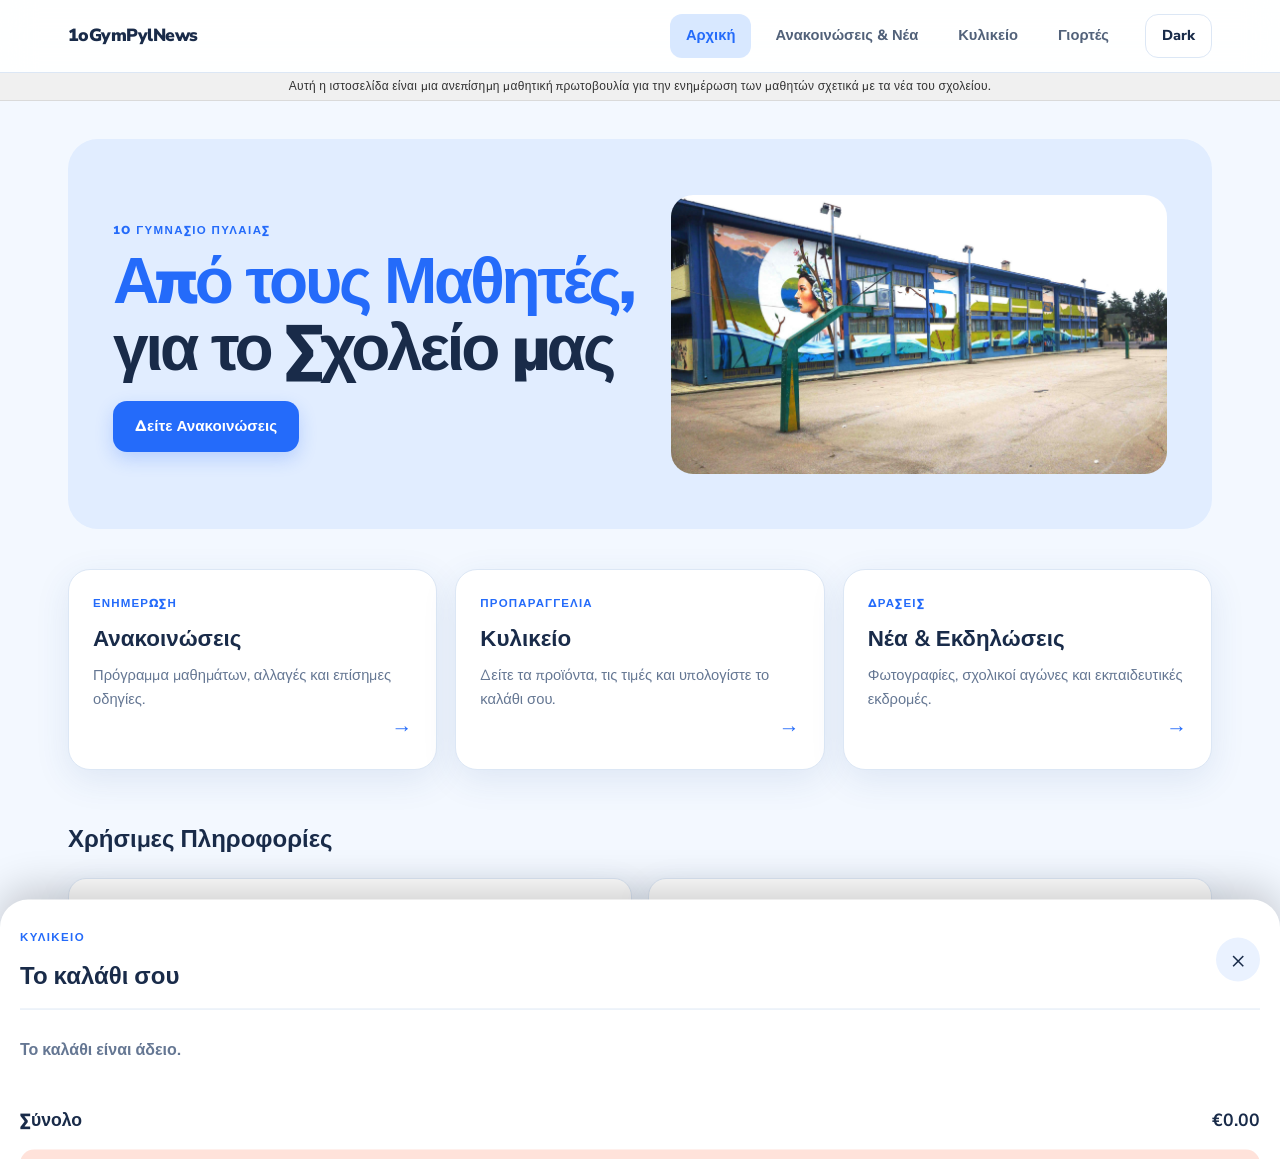
==== index.html @ 5b16b250 "website 20/09/2026" ====
<!DOCTYPE html>
<html lang="el">
<head>
    <meta charset="UTF-8">
    <meta name="viewport" content="width=device-width, initial-scale=1.0">

    <title>1oGymPylNews</title>
    <meta name="description" content="1oGymPylNews">

    <link rel="icon" type="image/png" href="favicon.png">

    <meta property="og:type" content="website">
    <meta property="og:site_name" content="1oGymPylNews">
    <meta property="og:title" content="1oGymPylNews">
    <meta property="og:description" content="Μαθητική ενημέρωση για τα νέα, τις ανακοινώσεις και τη ζωή του σχολείου.">
    <meta property="og:image" content="https://YOUR-USERNAME.github.io/YOUR-REPOSITORY/websrc/share-banner.png">
    <meta property="og:url" content="https://YOUR-USERNAME.github.io/YOUR-REPOSITORY/">

    <link rel="stylesheet" href="css/style.css">
</head>

<body>

    <header class="site-header">

        <div class="header-content">

            <a href="#home" class="site-brand">
                <div class="site-name">1oGymPylNews</div>
            </a>

            <nav id="mainNav" class="main-nav">

                <a href="#home" data-page="home">
                    Αρχική
                </a>

                <a href="#announcements" data-page="announcements">
                    Ανακοινώσεις & Νέα
                </a>

                <a href="#canteen" data-page="canteen">
                    Κυλικείο
                </a>

                <a href="#news" data-page="news">
                   Γιορτές
                </a>

            </nav>

            <div class="header-actions">

                <button
                    id="themeToggle"
                    class="theme-button"
                    type="button">
                    Dark
                </button>

                <button
                    id="menuToggle"
                    class="menu-button"
                    type="button"
                    aria-label="Άνοιγμα μενού"
                    aria-expanded="false">
                    Menu
                </button>

            </div>

        </div>

    </header>

    <div class="announcement-bar">
        <span>Αυτή η ιστοσελίδα είναι μια ανεπίσημη μαθητική πρωτοβουλία για την ενημέρωση των μαθητών σχετικά με τα νέα του σχολείου.</span>
    </div>


    <main id="pageContent" class="page-content">
        <!-- Page content is loaded here -->
    </main>


    <footer class="site-footer">

        <strong>1oGymnPylNews</strong>

        <div class="footer-small">
            1ο Γυμνάσιο Πυλαίας
        </div>

    </footer>


    <div
        id="mobileCartBar"
        class="mobile-cart-bar"
        aria-hidden="true">

        <div>
            <span id="mobileCartCount">0 προϊόντα</span>
        </div>

        <strong id="mobileCartTotal">
            €0.00
        </strong>

        <button
            id="mobileCartOpen"
            type="button">
            Καλάθι
        </button>

    </div>


    <div
        id="mobileCartOverlay"
        class="mobile-cart-overlay">
    </div>


    <section
        id="mobileCartSheet"
        class="mobile-cart-sheet"
        aria-hidden="true">

        <div class="cart-sheet-header">

            <div>
                <div class="small-label">
                    ΚΥΛΙΚΕΙΟ
                </div>

                <h2>
                    Το καλάθι σου
                </h2>
            </div>

            <button
                id="mobileCartClose"
                class="close-button"
                type="button"
                aria-label="Κλείσιμο">
                ×
            </button>

        </div>

        <div
            id="mobileCartItems"
            class="cart-items">
        </div>

        <div class="cart-sheet-footer">

            <div class="cart-total-row">

                <span>
                    Σύνολο
                </span>

                <strong id="mobileSheetTotal">
                    €0.00
                </strong>

            </div>

            <button
                id="mobileClearCart"
                class="clear-cart-button"
                type="button">
                Άδειασμα καλαθιού
            </button>

        </div>

    </section>


    <script src="js/app.js"></script>

</body>
</html>
---- css/style.css ----
@import url('https://fonts.googleapis.com/css2?family=Nunito+Sans:wght@400;500;600;700;800;900&display=swap');

/* =========================
   COLORS & GLOBAL
========================= */

:root {
    --bg: #f3f8ff;
    --surface: #ffffff;
    --surface-soft: #eaf2ff;

    --text: #192b49;
    --muted: #657793;

    --blue: #246bfa;
    --blue-dark: #1555dc;
    --blue-light: #d8e8ff;

    --yellow: #ffdf70;
    --coral: #ffad98;
    --mint: #bcefd9;
    --purple: #e5d9ff;

    --line: #dce7f5;
    --shadow: 0 10px 35px rgba(37, 83, 145, 0.10);

    --radius: 22px;
}

* {
    box-sizing: border-box;
    -webkit-tap-highlight-color: transparent; /* Remove grey box on mobile taps */
}

html {
    scroll-behavior: smooth;
}

body {
    margin: 0;
    background: var(--bg);
    color: var(--text);
    font-family: "Nunito Sans", Arial, sans-serif;
    font-size: 16px;
    line-height: 1.6;
    transition: background 0.2s, color 0.2s;
    overflow-x: hidden;
}

a {
    color: inherit;
    text-decoration: none;
}

button {
    font: inherit;
    cursor: pointer;
    user-select: none;
}

img {
    max-width: 100%;
}

/* Prevent body scroll when mobile cart or menu is open */
body.cart-open {
    overflow: hidden;
}

/* =========================
   HEADER & NAVIGATION
========================= */

.site-header {
    position: sticky;
    top: 0;
    z-index: 50;

    background: rgba(255, 255, 255, 0.92);
    backdrop-filter: blur(16px);
    -webkit-backdrop-filter: blur(16px);

    border-bottom: 1px solid var(--line);
}

.header-content {
    max-width: 1200px;
    margin: auto;
    padding: 14px 28px;

    display: flex;
    align-items: center;
    gap: 20px;
}

.site-brand {
    display: flex;
    flex-direction: column;
    line-height: 1.2;
    white-space: nowrap;
}

.site-name {
    font-size: 1.1rem;
    font-weight: 900;
    letter-spacing: -0.03em;
}

.site-subtitle {
    font-size: 0.76rem;
    color: var(--muted);
    margin-top: 2px;
    font-weight: 700;
}

.main-nav {
    display: flex;
    align-items: center;
    gap: 8px;
    margin-left: auto;
}

.main-nav a {
    padding: 10px 16px;
    border-radius: 12px;

    font-weight: 800;
    font-size: 0.92rem;

    color: #52627a;
    transition: background 0.2s, color 0.2s;
}

.main-nav a:hover,
.main-nav a.active {
    background: var(--blue-light);
    color: var(--blue);
}

.header-actions {
    display: flex;
    gap: 10px;
    align-items: center;
}

.theme-button,
.menu-button {
    min-height: 44px; /* Optimal mobile touch target */
    padding: 9px 16px;

    border: 1px solid var(--line);
    border-radius: 13px;

    background: var(--surface);
    color: var(--text);

    font-weight: 800;
    font-size: 0.9rem;

    transition: 0.2s;
    display: inline-flex;
    align-items: center;
    justify-content: center;
}

.theme-button:hover,
.menu-button:hover {
    background: var(--blue-light);
    color: var(--blue);
    border-color: var(--blue-light);
}

.theme-button:active,
.menu-button:active {
    transform: scale(0.96);
}

.menu-button {
    display: none;
}

/* =========================
   PAGE LAYOUT
========================= */

.page-content {
    min-height: 65vh;
}

.page-section {
    max-width: 1200px;
    margin: auto;
    padding: 38px 28px 76px;
}

.loading-state {
    max-width: 1200px;
    margin: auto;
    padding: 60px 28px;
    color: var(--muted);
}

/* =========================
   TEXT & HEADINGS
========================= */

.small-label,
.eyebrow {
    display: inline-block;
    color: var(--blue);

    font-size: 0.72rem;
    font-weight: 900;
    letter-spacing: 0.12em;
    text-transform: uppercase;

    margin-bottom: 10px;
}

h1, h2, h3, p {
    margin-top: 0;
}

.section-heading {
    display: flex;
    align-items: flex-end;
    justify-content: space-between;
    margin-bottom: 22px;
}

.section-heading h2,
.feature-copy h2 {
    font-size: 2rem;
    line-height: 1.1;
    letter-spacing: -0.045em;
    margin: 0;
    font-weight: 900;
}

/* =========================
   BUTTONS
========================= */

.primary-button,
.secondary-button {
    display: inline-flex;
    align-items: center;
    justify-content: center;
    gap: 10px;

    min-height: 48px;
    padding: 13px 22px;

    border: 0;
    border-radius: 14px;

    font-weight: 900;
    font-size: 0.95rem;
    transition: background 0.2s, transform 0.15s;
}

.primary-button {
    background: var(--blue);
    color: white;
    box-shadow: 0 7px 18px rgba(36, 107, 250, 0.22);
}

.primary-button:hover {
    background: var(--blue-dark);
}

.primary-button:active,
.secondary-button:active {
    transform: scale(0.97);
}

.secondary-button {
    background: var(--blue-light);
    color: var(--blue);
}

.secondary-button:hover {
    background: #c7dcff;
}

.clear-cart-button {
    width: 100%;
    min-height: 48px;
    padding: 12px 18px;
    margin-top: 16px;

    border: 0;
    border-radius: 14px;

    background: #ffe2da;
    color: #a8442f;

    font-weight: 900;
    font-size: 0.9rem;

    transition: background 0.2s, transform 0.15s;
}

.clear-cart-button:hover {
    background: #ffd3c7;
}

.clear-cart-button:active {
    transform: scale(0.98);
}

/* =========================
   IMAGE FRAMES
========================= */

.image-frame {
    position: relative;
    overflow: hidden;
    border-radius: 22px;
    background: linear-gradient(135deg, #c6e1ff, #ffe9a7);
}

.image-frame img {
    display: block;
    width: 100%;
    height: 100%;
    object-fit: cover;
}

.image-caption {
    position: absolute;
    bottom: 12px;
    left: 12px;
    padding: 7px 12px;
    background: rgba(255, 255, 255, 0.94);
    color: #192b49;
    border-radius: 10px;
    font-size: 0.78rem;
    font-weight: 900;
}

/* =========================
   HOMEPAGE
========================= */

.welcome-card {
    position: relative;
    overflow: hidden;

    display: grid;
    grid-template-columns: 1.03fr 0.97fr;
    align-items: center;
    gap: 32px;

    min-height: 390px;
    padding: 45px;

    background: #e1edff;
    border-radius: 30px;

    margin-bottom: 40px;
}

.welcome-copy {
    position: relative;
    z-index: 2;
}

.welcome-card h1 {
    font-size: clamp(2.2rem, 5vw, 4.2rem);
    line-height: 1.05;
    letter-spacing: -0.05em;
    margin: 0 0 18px;
    font-weight: 900;
}

.welcome-card h1 span {
    color: var(--blue);
}

.welcome-card p {
    color: #536782;
    max-width: 500px;
    font-size: 1.05rem;
    margin-bottom: 25px;
}

.home-grid {
    display: grid;
    grid-template-columns: repeat(3, 1fr);
    gap: 18px;
}

.home-card {
    position: relative;
    display: flex;
    flex-direction: column;
    justify-content: space-between;

    min-height: 200px;
    padding: 24px;

    border-radius: 22px;
    background: var(--surface);
    border: 1px solid var(--line);

    box-shadow: var(--shadow);
    transition: transform 0.2s, box-shadow 0.2s;
}

.home-card-label {
    font-size: 0.72rem;
    font-weight: 900;
    letter-spacing: 0.1em;
    color: var(--blue);
    margin-bottom: 8px;
}

.home-card h2 {
    font-size: 1.4rem;
    margin: 0 0 8px;
}

.home-card p {
    color: var(--muted);
    font-size: 0.92rem;
    margin: 0;
}

.card-arrow {
    align-self: flex-end;
    font-weight: 900;
    color: var(--blue);
    font-size: 1.3rem;
}

/* =========================
   INFO LIST
========================= */

.information-heading {
    margin-top: 50px;
}

.info-list {
    display: grid;
    grid-template-columns: repeat(2, 1fr);
    gap: 16px;
}

.info-card {
    padding: 20px;
    background: var(--surface);
    border: 1px solid var(--line);
    border-radius: 18px;
    box-shadow: var(--shadow);
}

.info-card strong {
    display: block;
    font-size: 1.05rem;
    margin-bottom: 4px;
}

.info-card span {
    color: var(--muted);
    font-size: 0.88rem;
}

/* =========================
   ANNOUNCEMENTS & NEWS
========================= */

.announcement-list,
.news-list {
    display: grid;
    gap: 16px;
}

.announcement-card,
.news-card {
    display: grid;
    grid-template-columns: 110px 1fr;
    gap: 22px;

    padding: 24px;
    background: var(--surface);

    border: 1px solid var(--line);
    border-radius: 20px;
    box-shadow: var(--shadow);
}

.announcement-date {
    display: flex;
    flex-direction: column;
    align-items: center;
    justify-content: center;

    min-height: 85px;

    background: var(--surface-soft);
    color: var(--blue);
    border-radius: 15px;

    font-weight: 900;
}

.announcement-date span {
    font-size: 1.2rem;
}

.announcement-date small {
    font-size: 0.72rem;
}

.announcement-card h2,
.news-card h2 {
    font-size: 1.2rem;
    margin-bottom: 6px;
}

.announcement-card p,
.news-card p {
    color: var(--muted);
    margin-bottom: 0;
}

.news-card-top {
    font-size: 0.72rem;
    font-weight: 900;
    color: var(--blue);
    letter-spacing: 0.08em;
}

.news-date {
    font-size: 0.78rem;
    color: var(--muted);
    margin-bottom: 8px;
    font-weight: 700;
}

/* =========================
   CANTEEN
========================= */

.product-section {
    margin: 30px 0 38px;
}

.product-section-header {
    display: flex;
    justify-content: space-between;
    align-items: center;

    gap: 12px;
    margin-bottom: 14px;
}

.product-section-header h2 {
    font-size: 1.35rem;
    margin: 0;
}

.product-section-header p {
    color: var(--muted);
    font-size: 0.88rem;
    margin: 2px 0 0;
}

.scroll-hint {
    color: var(--muted);
    font-size: 0.78rem;
    font-weight: 800;
}

.product-scroller {
    display: flex;
    overflow-x: auto;
    overflow-y: hidden;
    gap: 16px;
    scroll-behavior: smooth;
    -webkit-overflow-scrolling: touch;
    padding-bottom: 8px;
}

.product-scroller::-webkit-scrollbar {
    display: none;
}

.product-card {
    flex: 0 0 220px; /* Prevents cards from shrinking and sets a fixed width */
}

.product-image {
    display: flex;
    align-items: center;
    justify-content: center;

    width: 100%;
    height: 135px;

    background: var(--surface-soft);
}

.product-image img {
    max-height: 90%;
    object-fit: contain;
}

.product-info {
    padding: 15px;
}

.product-info h3 {
    font-size: 0.98rem;
    margin: 0;
    white-space: nowrap;
    overflow: hidden;
    text-overflow: ellipsis;
}

.product-info strong {
    display: block;
    color: var(--blue);
    font-weight: 900;
    margin: 4px 0 12px;
}

.quantity-controls {
    display: flex;
    align-items: center;
    justify-content: space-between;

    background: var(--surface-soft);
    padding: 4px;
    border-radius: 14px;
}

.quantity-controls button {
    width: 42px; /* Generous touch target */
    height: 38px;

    border: 0;
    border-radius: 10px;

    background: var(--surface);
    color: var(--blue);

    font-size: 1.3rem;
    font-weight: 900;

    display: flex;
    align-items: center;
    justify-content: center;
    transition: background 0.15s, transform 0.1s;
}

.quantity-controls button:active {
    background: var(--blue);
    color: white;
    transform: scale(0.92);
}

.quantity-controls .quantity {
    font-weight: 900;
    min-width: 24px;
    text-align: center;
    font-size: 1rem;
}

/* Desktop Cart */

.desktop-cart {
    margin-top: 45px;
    padding: 28px;
    background: var(--surface);
    border: 1px solid var(--line);
    border-radius: 22px;
    box-shadow: var(--shadow);
}

.desktop-cart-header {
    display: flex;
    align-items: center;
    justify-content: space-between;
    border-bottom: 1px solid var(--line);
    padding-bottom: 14px;
}

.desktop-cart-header h2 {
    margin: 0;
}

.cart-items {
    padding: 8px 0;
}

.cart-item {
    display: flex;
    align-items: center;
    justify-content: space-between;
    padding: 12px 0;
    border-bottom: 1px solid var(--line);
}

.cart-item-right {
    display: flex;
    align-items: center;
    gap: 14px;
    font-weight: 800;
}

.cart-item-quantity {
    color: var(--muted);
}

.empty-cart {
    padding: 20px 0;
    color: var(--muted);
    font-weight: 700;
}

.cart-total-row {
    display: flex;
    align-items: center;
    justify-content: space-between;
    font-size: 1.1rem;
    font-weight: 900;
    padding-top: 14px;
}

/* =========================
   MOBILE CART SHEET & OVERLAY
========================= */

.mobile-cart-bar {
    display: none;
}

.mobile-cart-overlay {
    position: fixed;
    inset: 0;
    z-index: 100;

    background: rgba(0, 0, 0, 0.25);
    backdrop-filter: blur(4px);
    -webkit-backdrop-filter: blur(4px);

    visibility: hidden;
    opacity: 0;
    transition: opacity 0.3s ease, visibility 0.3s ease;
}

.mobile-cart-overlay.open {
    visibility: visible;
    opacity: 1;
}

.mobile-cart-sheet {
    position: fixed;
    bottom: 0;
    left: 0;
    right: 0;
    z-index: 101;

    width: 100%;
    max-height: 85vh;
    overflow-y: auto;

    background: var(--surface);
    border-radius: 28px 28px 0 0;
    padding: 24px 20px calc(24px + env(safe-area-inset-bottom, 0px));

    box-shadow: 0 -10px 40px rgba(0, 0, 0, 0.2);

    transform: translateY(100%);
    transition: transform 0.35s cubic-bezier(0.16, 1, 0.3, 1);
}

.mobile-cart-sheet.open {
    transform: translateY(0);
}

.cart-sheet-header {
    display: flex;
    align-items: center;
    justify-content: space-between;

    border-bottom: 1px solid var(--line);
    padding-bottom: 14px;
}

.cart-sheet-header h2 {
    margin: 0;
}

.close-button {
    width: 44px;
    height: 44px;

    border: 0;
    border-radius: 50%;

    background: var(--surface-soft);
    color: var(--text);

    font-size: 1.5rem;
    display: flex;
    align-items: center;
    justify-content: center;

    transition: background 0.15s, transform 0.1s;
}

.close-button:active {
    transform: scale(0.9);
    background: var(--line);
}

/* =========================
   FOOTER
========================= */

.site-footer {
    background: var(--surface-soft);
    color: var(--muted);
    border-top: 1px solid var(--line);

    padding: 28px 28px calc(28px + env(safe-area-inset-bottom, 0px));
    text-align: center;
    font-size: 0.88rem;
}

.footer-small {
    margin-top: 4px;
    font-weight: 700;
}

/* =========================
   DARK MODE OVERRIDES
========================= */

body.dark {
    --bg: #101b2c;
    --surface: #19273b;
    --surface-soft: #22344d;

    --text: #edf4ff;
    --muted: #a9bad0;

    --line: #2b3c53;
    --shadow: 0 12px 35px rgba(0, 0, 0, 0.25);
}

body.dark .site-header {
    background: rgba(20, 32, 49, 0.92);
}

body.dark .theme-button,
body.dark .menu-button {
    background: var(--surface-soft);
    border-color: var(--line);
}

body.dark .theme-button:hover,
body.dark .menu-button:hover {
    background: #263c5d;
    color: #8db4ff;
    border-color: #263c5d;
}

body.dark .main-nav a {
    color: #b7c7dc;
}

body.dark .main-nav a:hover,
body.dark .main-nav a.active {
    background: #263c5d;
    color: #8db4ff;
}

body.dark .welcome-card {
    background: #203957;
}

body.dark .welcome-card p {
    color: #c2d1e4;
}

body.dark .clear-cart-button {
    background: #5c271d;
    color: #ffc9ba;
}

body.dark .clear-cart-button:hover {
    background: #7a3326;
}

/* =========================
   DESKTOP MOUSE HOVER STATES
========================= */

@media (hover: hover) and (pointer: fine) {
    .home-card:hover {
        transform: translateY(-4px);
    }
}

/* =========================
   MOBILE & TABLET RESPONSIVE (<= 850px)
========================= */

@media (max-width: 850px) {

    .header-content {
        padding: 12px 18px;
    }

    .menu-button {
        display: inline-flex;
    }

    /* Mobile Menu Dropdown */
    .main-nav {
        display: flex;
        flex-direction: column;
        align-items: stretch;

        position: absolute;
        top: 100%;
        left: 12px;
        right: 12px;

        margin-top: 8px;
        padding: 10px;

        background: var(--surface);
        border: 1px solid var(--line);
        border-radius: 20px;
        box-shadow: 0 16px 40px rgba(0, 0, 0, 0.18);

        visibility: hidden;
        opacity: 0;
        transform: translateY(-10px);
        transition: opacity 0.25s ease, transform 0.25s ease, visibility 0.25s ease;
    }

    .main-nav.open {
        visibility: visible;
        opacity: 1;
        transform: translateY(0);
    }

    .main-nav a {
        min-height: 48px;
        display: flex;
        align-items: center;
        padding: 12px 18px;
        font-size: 1rem;
    }

    .welcome-card {
        grid-template-columns: 1fr;
        min-height: auto;
        padding: 30px 24px;
        gap: 20px;
    }

    .welcome-card p {
        font-size: 0.98rem;
        margin-bottom: 20px;
    }

    .home-grid {
        grid-template-columns: 1fr;
        gap: 14px;
    }

    .home-card {
        min-height: auto;
        padding: 20px;
    }

    .info-list {
        grid-template-columns: 1fr;
        gap: 12px;
    }

    /* Floating Bottom Mobile Cart Bar */
    .mobile-cart-bar {
        position: fixed;
        bottom: 0;
        left: 0;
        right: 0;
        z-index: 60;

        display: none;
        align-items: center;
        justify-content: space-between;

        padding: 12px 20px calc(12px + env(safe-area-inset-bottom, 0px));

        background: rgba(255, 255, 255, 0.94);
        backdrop-filter: blur(16px);
        -webkit-backdrop-filter: blur(16px);

        border-top: 1px solid var(--line);
        box-shadow: 0 -8px 25px rgba(0, 0, 0, 0.1);
    }

    body.dark .mobile-cart-bar {
        background: rgba(25, 39, 59, 0.94);
    }

    .mobile-cart-bar.visible {
        display: flex;
    }

    .mobile-cart-bar button {
        min-height: 44px;
        padding: 10px 22px;
        border: 0;
        border-radius: 13px;

        background: var(--blue);
        color: white;

        font-weight: 900;
        font-size: 0.95rem;

        transition: transform 0.15s;
    }

    .mobile-cart-bar button:active {
        transform: scale(0.96);
    }

    /* Hide desktop cart on mobile canteen view */
    .desktop-cart {
        display: none;
    }

    .canteen-page {
        padding-bottom: 110px;
    }

}

/* =========================
   SMALL MOBILE PHONES (<= 560px)
========================= */

@media (max-width: 560px) {

    .page-section {
        padding: 20px 16px 80px;
    }

    .section-heading h2,
    .feature-copy h2 {
        font-size: 1.65rem;
    }

    .announcement-card,
    .news-card {
        grid-template-columns: 1fr;
        gap: 12px;
        padding: 18px;
    }

    .announcement-date {
        min-height: 44px;
        flex-direction: row;
        justify-content: flex-start;
        gap: 10px;
        padding: 0 16px;
    }

    .product-card {
        flex: 0 0 180px;
    }

    .product-image {
        height: 120px;
    }

}

/* ==============================
   ANNOUNCEMENT BAR
============================== */

.announcement-bar {
    width: 100%;
    min-height: 26px;

    display: flex;
    align-items: center;
    justify-content: center;

    padding: 4px 12px;
    box-sizing: border-box;

    background: var(--announcement-bg, #f0f0f0);
    color: var(--announcement-text, #333333);

    text-align: center;
    font-size: 12px;
    font-weight: 500;
    letter-spacing: 0.3px;

    border-bottom: 1px solid rgba(128, 128, 128, 0.2);
}

.announcement-bar span {
    display: block;
    max-width: 100%;
}
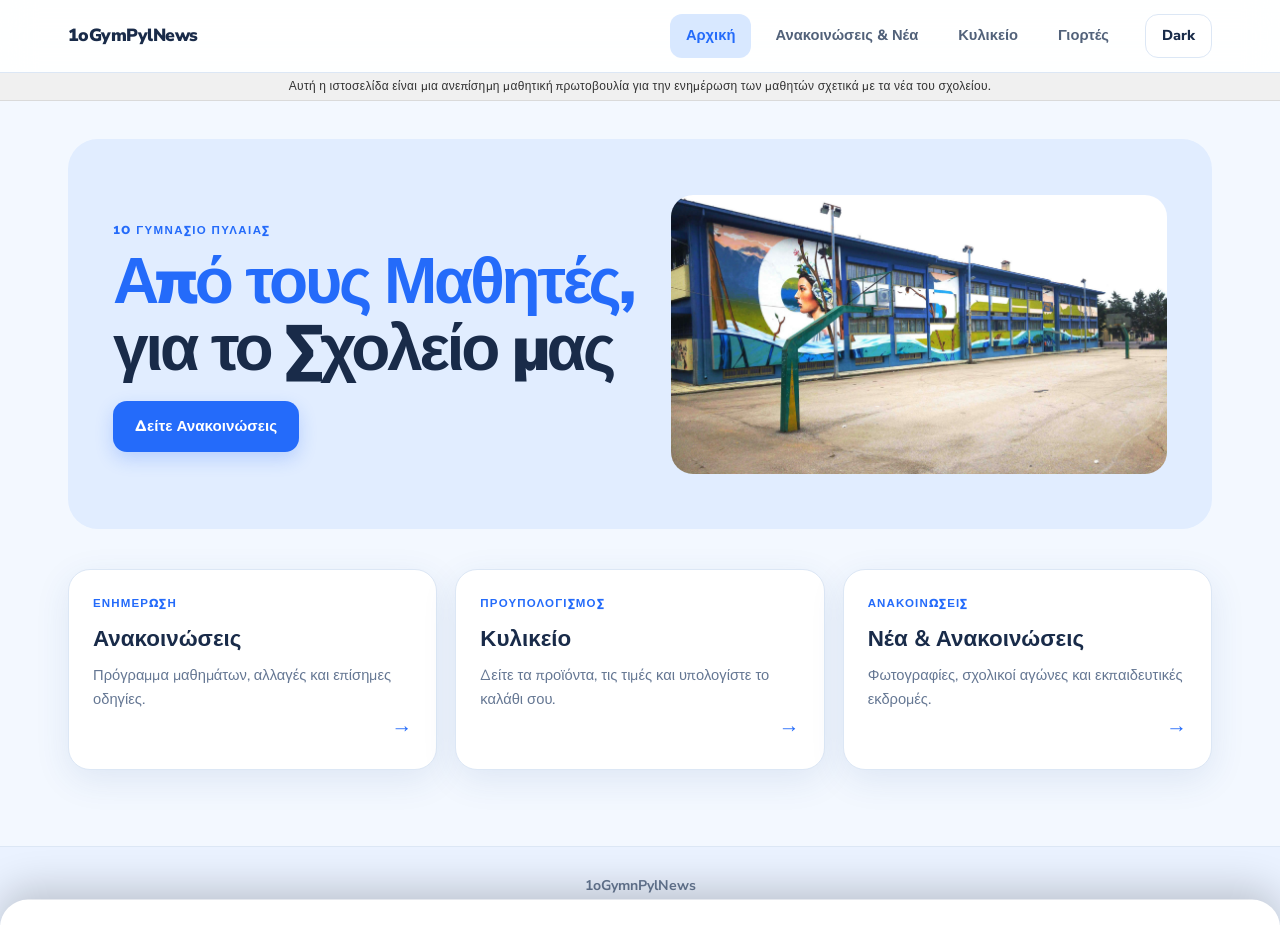
==== commit 158f64eb: "fix 1" ====
--- a/index.html
+++ b/index.html
@@ -13,8 +13,8 @@
     <meta property="og:site_name" content="1oGymPylNews">
     <meta property="og:title" content="1oGymPylNews">
     <meta property="og:description" content="Μαθητική ενημέρωση για τα νέα, τις ανακοινώσεις και τη ζωή του σχολείου.">
-    <meta property="og:image" content="https://YOUR-USERNAME.github.io/YOUR-REPOSITORY/websrc/share-banner.png">
-    <meta property="og:url" content="https://YOUR-USERNAME.github.io/YOUR-REPOSITORY/">
+    <meta property="og:image" content="1ogym.github.io/pylnews//websrc/share-banner.png">
+    <meta property="og:url" content="1ogym.github.io/pylnews/">
 
     <link rel="stylesheet" href="css/style.css">
 </head>
@@ -86,10 +86,6 @@
     <footer class="site-footer">
 
         <strong>1oGymnPylNews</strong>
-
-        <div class="footer-small">
-            1ο Γυμνάσιο Πυλαίας
-        </div>
 
     </footer>
 
